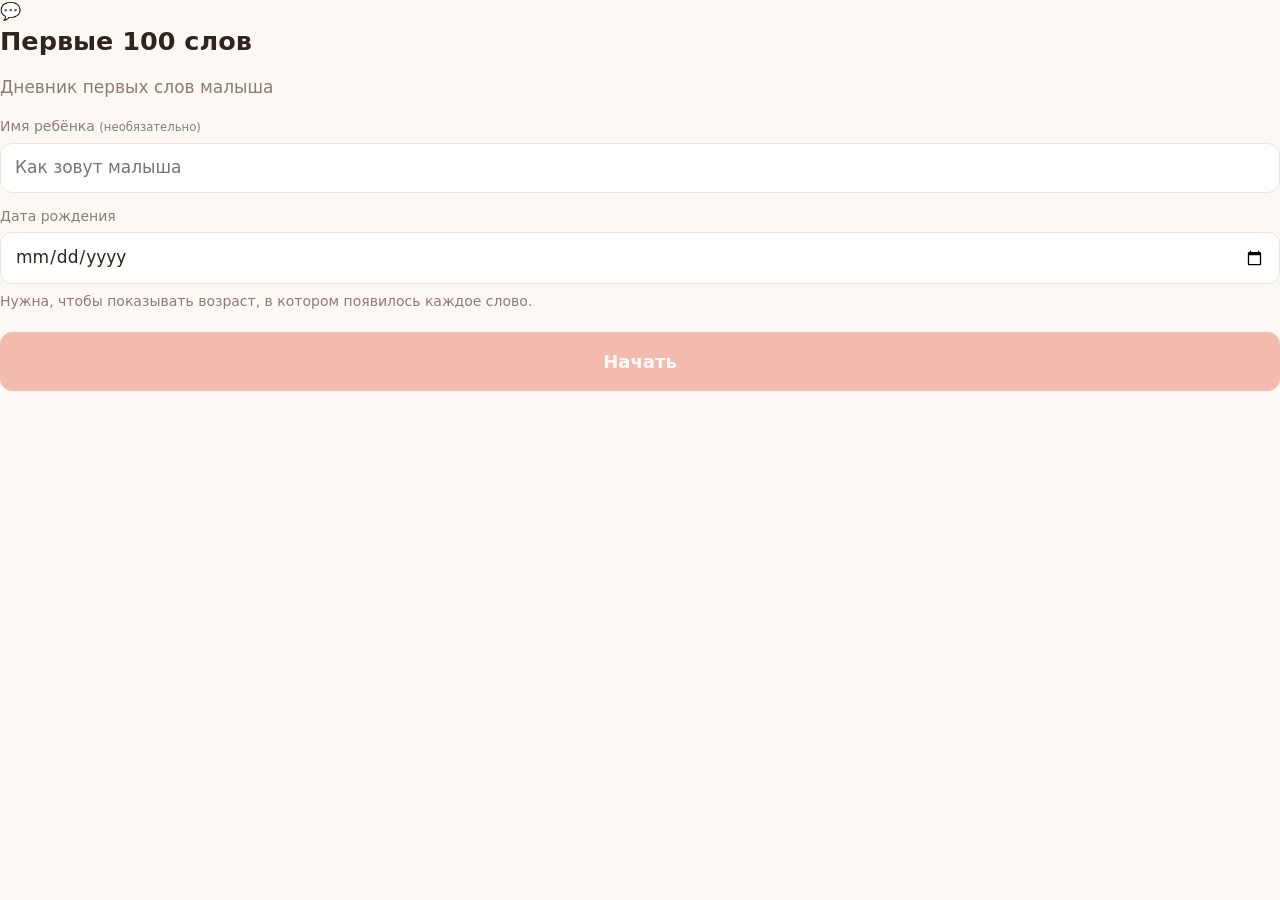
==== docs/index.html @ 83841d90 "Перенос приложения в docs/ для GitHub Pages" ====
<!doctype html>
<html lang="ru">
<head>
<meta charset="utf-8">
<meta name="viewport" content="width=device-width, initial-scale=1, viewport-fit=cover">
<meta name="theme-color" content="#e8735a">
<title>Первые 100 слов</title>
<link rel="manifest" href="manifest.webmanifest">
<link rel="icon" href="icon.svg" type="image/svg+xml">
<link rel="apple-touch-icon" href="icon-192.png">
<link rel="stylesheet" href="styles.css">
</head>
<body>

<!-- ===== Первый запуск ===== -->
<section id="view-onboard" class="view" hidden>
  <div class="onboard">
    <div class="onboard-logo">💬</div>
    <h1>Первые 100 слов</h1>
    <p class="muted">Дневник первых слов малыша</p>
    <label class="field">
      <span>Имя ребёнка <small class="muted">(необязательно)</small></span>
      <input id="ob-name" type="text" autocomplete="off" placeholder="Как зовут малыша">
    </label>
    <label class="field">
      <span>Дата рождения</span>
      <input id="ob-birth" type="date">
    </label>
    <p class="hint" id="ob-hint">Нужна, чтобы показывать возраст, в котором появилось каждое слово.</p>
    <button id="ob-save" class="btn primary big" disabled>Начать</button>
  </div>
</section>

<!-- ===== Список слов ===== -->
<section id="view-list" class="view" hidden>
  <header class="top">
    <div class="top-title" id="list-title">Слова</div>
    <div class="counter"><b id="count">0</b><span> / 100</span></div>
    <div class="bar"><div id="bar-fill"></div></div>
    <div class="top-sub muted" id="count-sub"></div>
  </header>
  <div id="backup-banner" class="banner" hidden>
    Давно не было резервной копии. <button class="link" data-go="#/settings">Сделать</button>
  </div>
  <div class="search-wrap"><input id="search" type="search" placeholder="Поиск" autocomplete="off"></div>
  <div id="drafts"></div>
  <ol id="list" class="list"></ol>
  <div id="empty" class="empty" hidden>
    <div class="empty-emoji">👶</div>
    <p>Пока ни одного слова.<br>Нажмите <b>+</b>, когда малыш скажет первое.</p>
  </div>
  <button class="fab" data-go="#/new" aria-label="Новое слово">+</button>
</section>

<!-- ===== Форма слова ===== -->
<section id="view-form" class="view" hidden>
  <header class="bar-head">
    <button class="icon-btn" data-back aria-label="Назад">←</button>
    <h2 id="form-title">Новое слово</h2>
  </header>
  <div class="form">
    <label class="field">
      <span>Как сказал(а)</span>
      <input id="f-pron" type="text" autocomplete="off" autocapitalize="off" autocorrect="off" spellcheck="false" placeholder="например: биби">
    </label>
    <div id="f-tiles" class="tiles" aria-label="Выбор ударения"></div>
    <p id="f-stress-hint" class="hint"></p>

    <label class="field">
      <span>Что значит</span>
      <input id="f-meaning" type="text" autocomplete="off" autocapitalize="off" placeholder="например: машина">
    </label>
    <div id="f-sugg" class="chips"></div>

    <div class="field">
      <span>Когда появилось</span>
      <div class="row">
        <button type="button" class="chip" id="f-today">Сегодня</button>
        <button type="button" class="chip" id="f-yesterday">Вчера</button>
        <input id="f-date" type="date" class="date-input">
      </div>
    </div>

    <div class="field">
      <span>Сам или за взрослым</span>
      <div class="seg">
        <button type="button" id="f-self-yes" class="seg-btn">Сам(а)</button>
        <button type="button" id="f-self-no" class="seg-btn">Повторил(а)</button>
      </div>
    </div>

    <div class="field">
      <span>Как появилось слово? <small class="muted">(необязательно)</small></span>
      <div class="story-wrap">
        <textarea id="f-story" rows="3" placeholder="Если было что-то особенное. Можно надиктовать микрофоном клавиатуры."></textarea>
        <button type="button" id="f-dictate" class="icon-btn mic" aria-label="Надиктовать" hidden>🎤</button>
      </div>
    </div>

    <div class="field">
      <span>Голос <small class="muted">(необязательно, до 1 минуты)</small></span>
      <div id="f-audio" class="audio-box"></div>
    </div>

    <p id="f-why" class="hint warn"></p>
    <button id="f-save" class="btn primary big">Сохранить</button>
    <button id="f-draft" class="btn ghost">Дополнить позже</button>
  </div>
</section>

<!-- ===== Карточка слова ===== -->
<section id="view-card" class="view" hidden>
  <header class="bar-head">
    <button class="icon-btn" data-back aria-label="Назад">←</button>
    <h2>Слово</h2>
  </header>
  <div id="card" class="card"></div>
</section>

<!-- ===== Статистика ===== -->
<section id="view-stats" class="view" hidden>
  <header class="bar-head"><h2>Статистика</h2></header>
  <div id="stats" class="pad"></div>
</section>

<!-- ===== Настройки ===== -->
<section id="view-settings" class="view" hidden>
  <header class="bar-head"><h2>Настройки</h2></header>
  <div class="pad">
    <h3>Ребёнок</h3>
    <label class="field"><span>Имя</span><input id="s-name" type="text" autocomplete="off"></label>
    <label class="field"><span>Дата рождения</span><input id="s-birth" type="date"></label>
    <button id="s-save-child" class="btn">Сохранить</button>

    <h3>Резервная копия</h3>
    <p class="hint" id="s-backup-info"></p>
    <button id="s-backup" class="btn primary">Сохранить копию</button>
    <button id="s-restore" class="btn">Восстановить из копии</button>
    <input id="s-restore-file" type="file" accept=".json,application/json" hidden>

    <h3>Для специалиста</h3>
    <button id="s-csv" class="btn">Таблица (Excel, CSV)</button>
    <button id="s-print" class="btn">Распечатать / PDF</button>

    <p class="hint" id="s-storage"></p>
  </div>
</section>

<!-- ===== Нижнее меню ===== -->
<nav id="nav" class="nav" hidden>
  <a href="#/" data-nav="list">📖<span>Слова</span></a>
  <a href="#/stats" data-nav="stats">📈<span>Статистика</span></a>
  <a href="#/settings" data-nav="settings">⚙️<span>Настройки</span></a>
</nav>

<!-- ===== Диалог ===== -->
<div id="modal" class="modal" hidden>
  <div class="modal-box">
    <div id="modal-text"></div>
    <div id="modal-btns" class="modal-btns"></div>
  </div>
</div>

<!-- ===== Поздравление ===== -->
<div id="celebrate" class="celebrate" hidden>
  <div class="confetti" id="confetti"></div>
  <div class="celebrate-box">
    <div class="celebrate-num" id="cel-num"></div>
    <div class="celebrate-text" id="cel-text"></div>
    <button class="btn primary big" id="cel-ok">Ура!</button>
  </div>
</div>

<div id="toast" class="toast" hidden></div>
<div id="print" class="print-only"></div>

<script src="words.js"></script>
<script src="app.js"></script>
</body>
</html>
---- docs/styles.css ----
:root {
  --bg: #fdf8f4;
  --surface: #ffffff;
  --text: #2d2520;
  --muted: #8a7d74;
  --line: #eee3da;
  --accent: #e8735a;
  --accent-soft: #fde7e0;
  --vowel: #fff1d6;
  --vowel-line: #f0c56a;
  --ok: #4a9d6e;
  --warn: #c0563c;
  --shadow: 0 2px 10px rgba(80, 50, 30, .08);
  --radius: 14px;
}
@media (prefers-color-scheme: dark) {
  :root {
    --bg: #1c1816;
    --surface: #28221f;
    --text: #f3ebe5;
    --muted: #a8998f;
    --line: #3a322d;
    --accent: #f08a72;
    --accent-soft: #4a2c24;
    --vowel: #4a3c22;
    --vowel-line: #b8913f;
    --shadow: none;
  }
}

* { box-sizing: border-box; -webkit-tap-highlight-color: transparent; }
html, body { margin: 0; }
body {
  background: var(--bg);
  color: var(--text);
  font: 17px/1.4 system-ui, -apple-system, "Segoe UI", Roboto, sans-serif;
  padding-bottom: calc(72px + env(safe-area-inset-bottom));
}
[hidden] { display: none !important; }
h1, h2, h3 { margin: 0; }
h3 { font-size: 15px; text-transform: uppercase; letter-spacing: .04em; color: var(--muted); margin: 24px 0 8px; }
.muted { color: var(--muted); }
.pad { padding: 8px 16px 24px; }
input, textarea, button { font: inherit; color: inherit; }

/* ---------- поля ---------- */
.field { display: block; margin: 14px 0 0; }
.field > span { display: block; font-size: 14px; color: var(--muted); margin-bottom: 6px; }
input[type=text], input[type=date], input[type=search], textarea {
  width: 100%;
  background: var(--surface);
  border: 1.5px solid var(--line);
  border-radius: 12px;
  padding: 12px 14px;
  outline: none;
}
input:focus, textarea:focus { border-color: var(--accent); }
#f-pron { font-size: 24px; letter-spacing: .03em; }
textarea { resize: vertical; min-height: 84px; }
.hint { font-size: 14px; color: var(--muted); margin: 8px 0 0; min-height: 1em; }
.hint.warn { color: var(--warn); }
.row { display: flex; gap: 8px; align-items: center; flex-wrap: wrap; }
.date-input { flex: 1; min-width: 150px; width: auto !important; }

/* ---------- кнопки ---------- */
.btn {
  display: block; width: 100%;
  margin-top: 10px;
  padding: 13px 16px;
  border-radius: 12px;
  border: 1.5px solid var(--line);
  background: var(--surface);
  font-weight: 600;
  cursor: pointer;
}
.btn.primary { background: var(--accent); border-color: var(--accent); color: #fff; }
.btn.ghost { background: transparent; border-color: transparent; color: var(--muted); }
.btn.big { padding: 16px; font-size: 18px; margin-top: 20px; }
.btn.danger { color: var(--warn); }
.btn:disabled { opacity: .45; }
.link { background: none; border: 0; color: var(--accent); font-weight: 600; padding: 0; cursor: pointer; text-decoration: underline; }
.icon-btn { background: none; border: 0; font-size: 24px; padding: 6px 10px; cursor: pointer; line-height: 1; }
.chip {
  border: 1.5px solid var(--line); background: var(--surface);
  border-radius: 999px; padding: 8px 14px; cursor: pointer; font-size: 15px;
}
.chip.on { background: var(--accent-soft); border-color: var(--accent); color: var(--accent); font-weight: 600; }
.chips { display: flex; flex-wrap: wrap; gap: 8px; margin-top: 8px; }
.seg { display: flex; border: 1.5px solid var(--line); border-radius: 12px; overflow: hidden; }
.seg-btn { flex: 1; padding: 12px; background: var(--surface); border: 0; cursor: pointer; }
.seg-btn + .seg-btn { border-left: 1.5px solid var(--line); }
.seg-btn.on { background: var(--accent-soft); color: var(--accent); font-weight: 700; }

/* ---------- плитки ударения ---------- */
.tiles { display: flex; flex-wrap: wrap; gap: 6px; margin-top: 12px; min-height: 0; }
.tile {
  min-width: 44px; height: 54px; padding: 0 6px;
  display: inline-flex; align-items: center; justify-content: center;
  font-size: 26px; border-radius: 10px;
  color: var(--muted);
}
button.tile {
  background: var(--vowel); border: 2px dashed var(--vowel-line);
  color: var(--text); cursor: pointer; font-weight: 600;
}
button.tile.on {
  background: var(--accent); border: 2px solid var(--accent); color: #fff; font-weight: 800;
  transform: scale(1.08);
}

/* ---------- верх списка ---------- */
.top { padding: 18px 16px 10px; text-align: center; }
.top-title { font-size: 15px; color: var(--muted); }
.counter { font-size: 18px; color: var(--muted); }
.counter b { font-size: 46px; color: var(--accent); line-height: 1.1; }
.bar { height: 10px; background: var(--line); border-radius: 99px; overflow: hidden; margin: 8px 4px 6px; }
#bar-fill { height: 100%; background: var(--accent); border-radius: 99px; width: 0; transition: width .5s; }
.top-sub { font-size: 14px; }
.banner { margin: 6px 16px; padding: 10px 14px; border-radius: 12px; background: var(--accent-soft); font-size: 15px; }
.search-wrap { padding: 8px 16px; }

/* ---------- список ---------- */
.list { list-style: none; margin: 0; padding: 0 16px 90px; }
.item {
  display: flex; align-items: center; gap: 10px;
  background: var(--surface); border-radius: var(--radius); box-shadow: var(--shadow);
  padding: 12px 14px; margin-bottom: 8px; cursor: pointer;
}
.item-num { color: var(--muted); font-size: 14px; min-width: 24px; }
.item-main { flex: 1; min-width: 0; }
.item-pron { font-size: 21px; font-weight: 700; letter-spacing: .02em; }
.item-meaning { color: var(--muted); font-size: 15px; white-space: nowrap; overflow: hidden; text-overflow: ellipsis; }
.item-side { text-align: right; font-size: 14px; color: var(--muted); white-space: nowrap; }
.item-icons { font-size: 13px; }
.badge { display: inline-block; font-size: 12px; padding: 1px 7px; border-radius: 99px; background: var(--line); color: var(--muted); }
.badge.first { background: var(--accent-soft); color: var(--accent); }
.item.draft { border: 1.5px dashed var(--warn); box-shadow: none; }
.drafts-title { margin: 8px 16px 6px; font-size: 14px; color: var(--warn); font-weight: 600; }
#drafts .list { padding-bottom: 8px; }
.empty { text-align: center; color: var(--muted); padding: 40px 24px; }
.empty-emoji { font-size: 56px; }

.fab {
  position: fixed; right: 18px; bottom: calc(84px + env(safe-area-inset-bottom));
  width: 64px; height: 64px; border-radius: 50%;
  background: var(--accent); color: #fff; border: 0; font-size: 36px; line-height: 1;
  box-shadow: 0 6px 18px rgba(232, 115, 90, .45); cursor: pointer;
}

/* ---------- шапка экранов ---------- */
.bar-head { display: flex; align-items: center; gap: 6px; padding: 12px 10px 4px; min-height: 52px; }
.bar-head h2 { font-size: 20px; padding-left: 6px; }
.form { padding: 0 16px 32px; }
.story-wrap { position: relative; }
.story-wrap .mic { position: absolute; right: 4px; bottom: 8px; }
.story-wrap .mic.on { animation: pulse 1s infinite; }
@keyframes pulse { 50% { opacity: .35; } }

/* ---------- аудио ---------- */
.audio-box { background: var(--surface); border: 1.5px solid var(--line); border-radius: 12px; padding: 10px; }
.audio-box audio { width: 100%; }
.audio-box .row .btn { margin-top: 6px; flex: 1; }
.rec { display: flex; align-items: center; gap: 12px; }
.rec-dot { width: 14px; height: 14px; border-radius: 50%; background: #e33; animation: pulse 1s infinite; }
.rec-time { font-variant-numeric: tabular-nums; font-size: 20px; flex: 1; }
.rec .btn { width: auto; margin: 0; }

/* ---------- карточка ---------- */
.card { padding: 4px 16px 32px; }
.card-pron { font-size: 44px; font-weight: 800; text-align: center; letter-spacing: .03em; margin-top: 8px; }
.card-meaning { text-align: center; font-size: 20px; color: var(--muted); margin-bottom: 18px; }
.kv { background: var(--surface); border-radius: var(--radius); box-shadow: var(--shadow); padding: 4px 14px; }
.kv > div { display: flex; justify-content: space-between; gap: 12px; padding: 11px 0; border-bottom: 1px solid var(--line); }
.kv > div:last-child { border-bottom: 0; }
.kv dt, .kv .k { color: var(--muted); }
.story { background: var(--surface); border-radius: var(--radius); box-shadow: var(--shadow); padding: 14px; margin-top: 12px; white-space: pre-wrap; }
.history li { margin: 4px 0; }

/* ---------- статистика ---------- */
.stat-grid { display: grid; grid-template-columns: 1fr 1fr; gap: 10px; }
.stat { background: var(--surface); border-radius: var(--radius); box-shadow: var(--shadow); padding: 14px; }
.stat b { display: block; font-size: 28px; color: var(--accent); }
.stat span { font-size: 14px; color: var(--muted); }
.ms { list-style: none; padding: 0; margin: 0; }
.ms li { display: flex; justify-content: space-between; gap: 8px; padding: 10px 0; border-bottom: 1px solid var(--line); }
.ms li.no { color: var(--muted); }
.month { display: grid; grid-template-columns: 92px 1fr 28px; align-items: center; gap: 8px; margin: 6px 0; font-size: 14px; }
.month-bar { height: 14px; background: var(--accent); border-radius: 4px; min-width: 2px; }

/* ---------- нижнее меню ---------- */
.nav {
  position: fixed; left: 0; right: 0; bottom: 0;
  display: flex; background: var(--surface); border-top: 1px solid var(--line);
  padding-bottom: env(safe-area-inset-bottom);
}
.nav a { flex: 1; text-align: center; padding: 8px 0 10px; text-decoration: none; color: var(--muted); font-size: 20px; }
.nav a span { display: block; font-size: 12px; }
.nav a.on { color: var(--accent); }

/* ---------- диалог, тост, праздник ---------- */
.modal { position: fixed; inset: 0; background: rgba(0,0,0,.45); display: flex; align-items: flex-end; justify-content: center; z-index: 20; }
.modal-box { background: var(--surface); width: 100%; max-width: 520px; border-radius: 18px 18px 0 0; padding: 20px 16px calc(16px + env(safe-area-inset-bottom)); }
#modal-text { font-size: 17px; }
.toast {
  position: fixed; left: 50%; bottom: calc(96px + env(safe-area-inset-bottom)); transform: translateX(-50%);
  background: var(--text); color: var(--bg); padding: 10px 18px; border-radius: 99px; z-index: 30; font-size: 15px;
  max-width: calc(100% - 32px); text-align: center;
}
.celebrate { position: fixed; inset: 0; background: rgba(0,0,0,.55); z-index: 40; display: flex; align-items: center; justify-content: center; padding: 16px; overflow: hidden; }
.celebrate-box { position: relative; background: var(--surface); border-radius: 22px; padding: 28px 22px 20px; text-align: center; width: 100%; max-width: 360px; animation: pop .45s ease-out; }
.celebrate-num { font-size: 72px; font-weight: 900; color: var(--accent); line-height: 1; }
.celebrate-text { font-size: 20px; margin-top: 10px; }
@keyframes pop { from { transform: scale(.6); opacity: 0; } to { transform: scale(1); opacity: 1; } }
.confetti i { position: absolute; top: -20px; width: 10px; height: 16px; border-radius: 2px; animation: fall linear forwards; }
@keyframes fall { to { transform: translateY(110vh) rotate(720deg); } }

/* ---------- печать ---------- */
.print-only { display: none; }
@media print {
  body { background: #fff; color: #000; padding: 0; }
  body > *:not(#print) { display: none !important; }
  .print-only { display: block !important; font-size: 12px; }
  .print-only table { width: 100%; border-collapse: collapse; }
  .print-only th, .print-only td { border: 1px solid #999; padding: 4px 6px; text-align: left; vertical-align: top; }
}
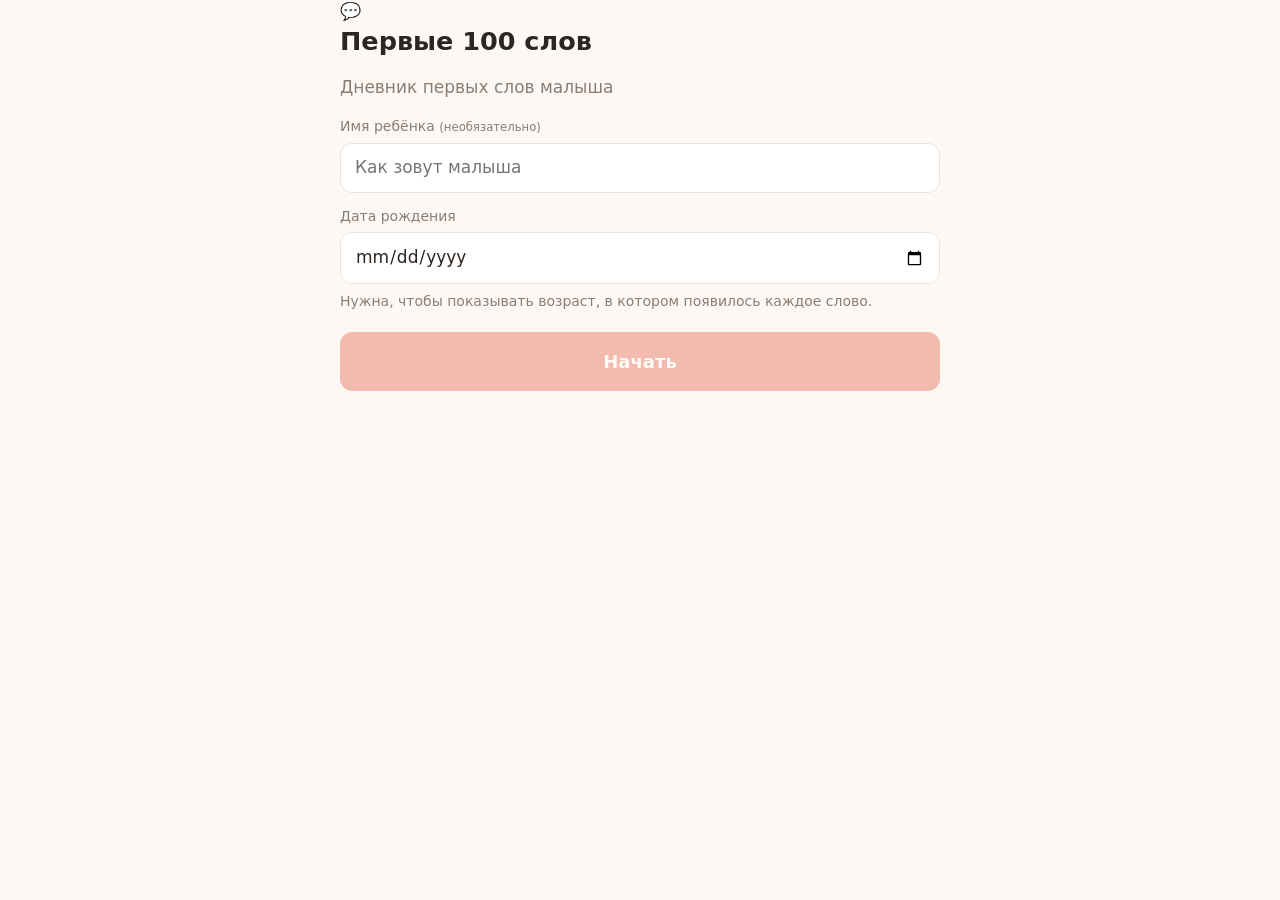
==== commit de9556cb: "Адаптация под телефон - кнопки «Сохранить» и «Дополнить позже» закреплены внизу формы и видны над кл" ====
--- a/docs/index.html
+++ b/docs/index.html
@@ -2,7 +2,7 @@
 <html lang="ru">
 <head>
 <meta charset="utf-8">
-<meta name="viewport" content="width=device-width, initial-scale=1, viewport-fit=cover">
+<meta name="viewport" content="width=device-width, initial-scale=1, viewport-fit=cover, interactive-widget=resizes-content">
 <meta name="theme-color" content="#e8735a">
 <title>Первые 100 слов</title>
 <link rel="manifest" href="manifest.webmanifest">
@@ -34,10 +34,14 @@
 <!-- ===== Список слов ===== -->
 <section id="view-list" class="view" hidden>
   <header class="top">
-    <div class="top-title" id="list-title">Слова</div>
-    <div class="counter"><b id="count">0</b><span> / 100</span></div>
+    <div class="top-row">
+      <div>
+        <div class="top-title" id="list-title">Слова</div>
+        <div class="top-sub muted" id="count-sub"></div>
+      </div>
+      <div class="counter"><b id="count">0</b><span> / 100</span></div>
+    </div>
     <div class="bar"><div id="bar-fill"></div></div>
-    <div class="top-sub muted" id="count-sub"></div>
   </header>
   <div id="backup-banner" class="banner" hidden>
     Давно не было резервной копии. <button class="link" data-go="#/settings">Сделать</button>
@@ -61,14 +65,14 @@
   <div class="form">
     <label class="field">
       <span>Как сказал(а)</span>
-      <input id="f-pron" type="text" autocomplete="off" autocapitalize="off" autocorrect="off" spellcheck="false" placeholder="например: биби">
+      <input id="f-pron" type="text" autocomplete="off" autocapitalize="off" autocorrect="off" spellcheck="false" enterkeyhint="next" placeholder="например: биби">
     </label>
     <div id="f-tiles" class="tiles" aria-label="Выбор ударения"></div>
     <p id="f-stress-hint" class="hint"></p>
 
     <label class="field">
       <span>Что значит</span>
-      <input id="f-meaning" type="text" autocomplete="off" autocapitalize="off" placeholder="например: машина">
+      <input id="f-meaning" type="text" autocomplete="off" autocapitalize="off" enterkeyhint="done" placeholder="например: машина">
     </label>
     <div id="f-sugg" class="chips"></div>
 
@@ -102,9 +106,13 @@
       <div id="f-audio" class="audio-box"></div>
     </div>
 
+  </div>
+  <div class="form-actions">
     <p id="f-why" class="hint warn"></p>
-    <button id="f-save" class="btn primary big">Сохранить</button>
-    <button id="f-draft" class="btn ghost">Дополнить позже</button>
+    <div class="form-actions-row">
+      <button id="f-draft" class="btn">Дополнить позже</button>
+      <button id="f-save" class="btn primary">Сохранить</button>
+    </div>
   </div>
 </section>
 
--- a/docs/styles.css
+++ b/docs/styles.css
@@ -30,12 +30,20 @@
 
 * { box-sizing: border-box; -webkit-tap-highlight-color: transparent; }
 html, body { margin: 0; }
+html { -webkit-text-size-adjust: 100%; text-size-adjust: 100%; }
 body {
   background: var(--bg);
   color: var(--text);
   font: 17px/1.4 system-ui, -apple-system, "Segoe UI", Roboto, sans-serif;
   padding-bottom: calc(72px + env(safe-area-inset-bottom));
-}
+  touch-action: manipulation;        /* без задержки и зума по двойному тапу */
+  overscroll-behavior-y: contain;    /* без случайного «потянуть для обновления» */
+  overflow-x: hidden;
+}
+body.no-nav { padding-bottom: 0; }
+/* на планшете/компьютере — колонка шириной с телефон */
+.view { max-width: 600px; margin: 0 auto; }
+button, .chip, .tile, .nav a { user-select: none; -webkit-user-select: none; }
 [hidden] { display: none !important; }
 h1, h2, h3 { margin: 0; }
 h3 { font-size: 15px; text-transform: uppercase; letter-spacing: .04em; color: var(--muted); margin: 24px 0 8px; }
@@ -109,11 +117,12 @@
 }
 
 /* ---------- верх списка ---------- */
-.top { padding: 18px 16px 10px; text-align: center; }
-.top-title { font-size: 15px; color: var(--muted); }
-.counter { font-size: 18px; color: var(--muted); }
-.counter b { font-size: 46px; color: var(--accent); line-height: 1.1; }
-.bar { height: 10px; background: var(--line); border-radius: 99px; overflow: hidden; margin: 8px 4px 6px; }
+.top { padding: calc(12px + env(safe-area-inset-top)) 16px 6px; }
+.top-row { display: flex; align-items: flex-end; justify-content: space-between; gap: 12px; }
+.top-title { font-size: 17px; font-weight: 700; }
+.counter { font-size: 16px; color: var(--muted); white-space: nowrap; }
+.counter b { font-size: 38px; color: var(--accent); line-height: 1; }
+.bar { height: 8px; background: var(--line); border-radius: 99px; overflow: hidden; margin: 8px 0 2px; }
 #bar-fill { height: 100%; background: var(--accent); border-radius: 99px; width: 0; transition: width .5s; }
 .top-sub { font-size: 14px; }
 .banner { margin: 6px 16px; padding: 10px 14px; border-radius: 12px; background: var(--accent-soft); font-size: 15px; }
@@ -128,7 +137,7 @@
 }
 .item-num { color: var(--muted); font-size: 14px; min-width: 24px; }
 .item-main { flex: 1; min-width: 0; }
-.item-pron { font-size: 21px; font-weight: 700; letter-spacing: .02em; }
+.item-pron { font-size: 21px; font-weight: 700; letter-spacing: .02em; overflow-wrap: anywhere; }
 .item-meaning { color: var(--muted); font-size: 15px; white-space: nowrap; overflow: hidden; text-overflow: ellipsis; }
 .item-side { text-align: right; font-size: 14px; color: var(--muted); white-space: nowrap; }
 .item-icons { font-size: 13px; }
@@ -141,16 +150,29 @@
 .empty-emoji { font-size: 56px; }
 
 .fab {
-  position: fixed; right: 18px; bottom: calc(84px + env(safe-area-inset-bottom));
+  position: fixed; right: max(18px, calc((100vw - 600px) / 2 + 18px)); bottom: calc(84px + env(safe-area-inset-bottom));
   width: 64px; height: 64px; border-radius: 50%;
   background: var(--accent); color: #fff; border: 0; font-size: 36px; line-height: 1;
   box-shadow: 0 6px 18px rgba(232, 115, 90, .45); cursor: pointer;
 }
 
 /* ---------- шапка экранов ---------- */
-.bar-head { display: flex; align-items: center; gap: 6px; padding: 12px 10px 4px; min-height: 52px; }
+.bar-head { display: flex; align-items: center; gap: 6px; padding: calc(8px + env(safe-area-inset-top)) 10px 4px; min-height: 52px; }
 .bar-head h2 { font-size: 20px; padding-left: 6px; }
-.form { padding: 0 16px 32px; }
+.form { padding: 0 16px 16px; }
+.tiles:empty { margin-top: 0; }
+.hint:empty { min-height: 0; margin: 0; }
+/* кнопки формы всегда видны — и над клавиатурой тоже */
+.form-actions {
+  position: sticky; bottom: 0; z-index: 5;
+  background: var(--bg); border-top: 1px solid var(--line);
+  padding: 8px 16px calc(10px + env(safe-area-inset-bottom));
+}
+.form-actions .hint { margin: 0 0 6px; }
+.form-actions-row { display: flex; gap: 10px; }
+.form-actions-row .btn { margin: 0; padding: 14px 8px; }
+#f-draft { flex: 1; font-size: 14px; white-space: nowrap; color: var(--muted); }
+#f-save { flex: 1.4; font-size: 18px; }
 .story-wrap { position: relative; }
 .story-wrap .mic { position: absolute; right: 4px; bottom: 8px; }
 .story-wrap .mic.on { animation: pulse 1s infinite; }
@@ -167,7 +189,7 @@
 
 /* ---------- карточка ---------- */
 .card { padding: 4px 16px 32px; }
-.card-pron { font-size: 44px; font-weight: 800; text-align: center; letter-spacing: .03em; margin-top: 8px; }
+.card-pron { font-size: 44px; font-weight: 800; text-align: center; letter-spacing: .03em; margin-top: 8px; overflow-wrap: anywhere; line-height: 1.15; }
 .card-meaning { text-align: center; font-size: 20px; color: var(--muted); margin-bottom: 18px; }
 .kv { background: var(--surface); border-radius: var(--radius); box-shadow: var(--shadow); padding: 4px 14px; }
 .kv > div { display: flex; justify-content: space-between; gap: 12px; padding: 11px 0; border-bottom: 1px solid var(--line); }
@@ -179,7 +201,7 @@
 /* ---------- статистика ---------- */
 .stat-grid { display: grid; grid-template-columns: 1fr 1fr; gap: 10px; }
 .stat { background: var(--surface); border-radius: var(--radius); box-shadow: var(--shadow); padding: 14px; }
-.stat b { display: block; font-size: 28px; color: var(--accent); }
+.stat b { display: block; font-size: 28px; color: var(--accent); overflow-wrap: anywhere; }
 .stat span { font-size: 14px; color: var(--muted); }
 .ms { list-style: none; padding: 0; margin: 0; }
 .ms li { display: flex; justify-content: space-between; gap: 8px; padding: 10px 0; border-bottom: 1px solid var(--line); }
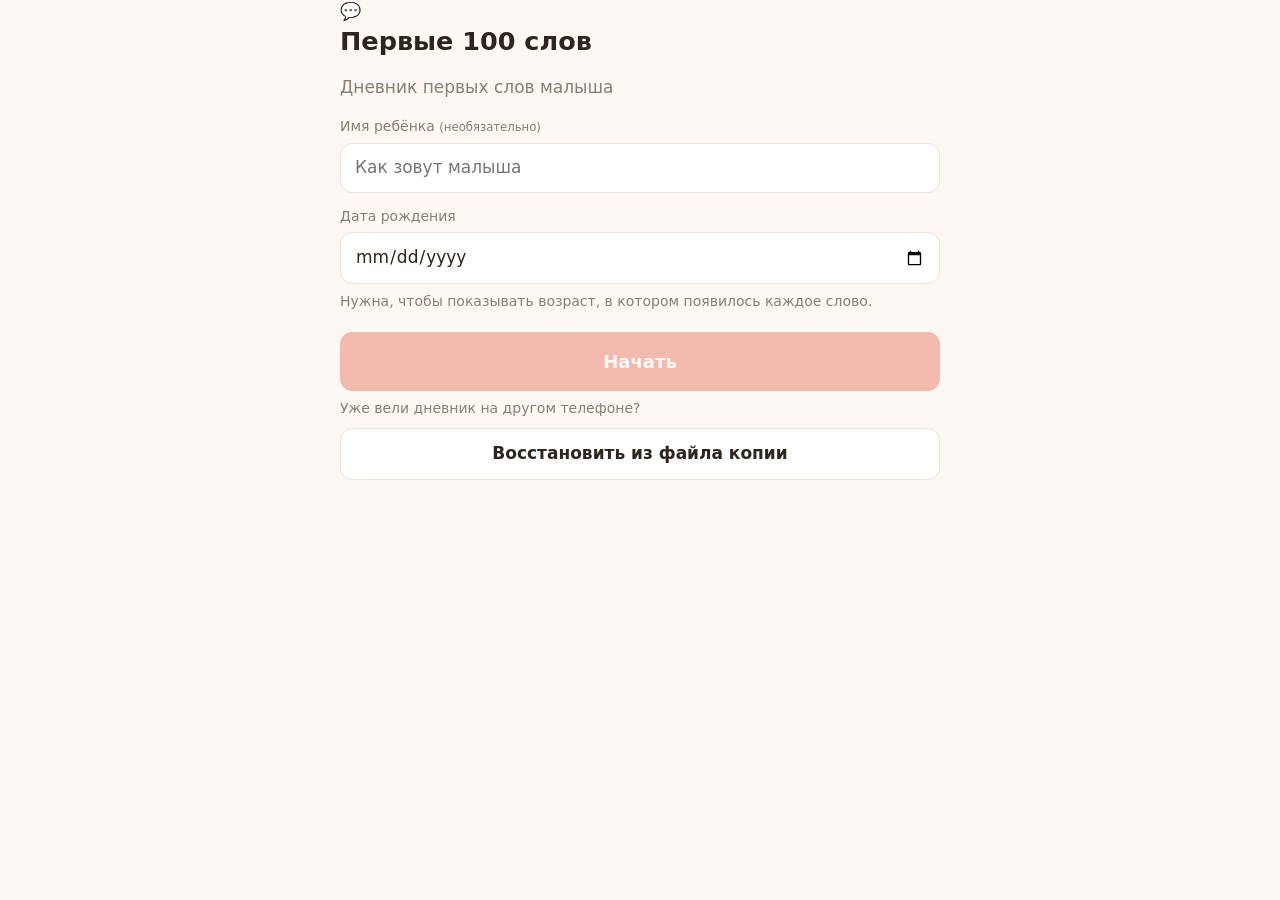
==== commit 7229a543: "Резервная копия на Google Диске и политика конфиденциальности - Кнопки «Сохранить на Google Диск» / " ====
--- a/docs/index.html
+++ b/docs/index.html
@@ -28,6 +28,11 @@
     </label>
     <p class="hint" id="ob-hint">Нужна, чтобы показывать возраст, в котором появилось каждое слово.</p>
     <button id="ob-save" class="btn primary big" disabled>Начать</button>
+
+    <p class="hint">Уже вели дневник на другом телефоне?</p>
+    <button id="ob-drive" class="btn" hidden>Загрузить с Google Диска</button>
+    <button id="ob-restore" class="btn">Восстановить из файла копии</button>
+    <input id="ob-restore-file" type="file" accept=".json,application/json" hidden>
   </div>
 </section>
 
@@ -146,11 +151,23 @@
     <button id="s-restore" class="btn">Восстановить из копии</button>
     <input id="s-restore-file" type="file" accept=".json,application/json" hidden>
 
+    <div id="s-drive-box" hidden>
+      <h3>Google Диск</h3>
+      <p class="hint" id="s-drive-info"></p>
+      <button id="s-drive-save" class="btn primary">Сохранить на Google Диск</button>
+      <button id="s-drive-load" class="btn">Загрузить с Google Диска</button>
+      <button id="s-drive-off" class="btn ghost" hidden>Отключить Google Диск</button>
+    </div>
+
     <h3>Для специалиста</h3>
     <button id="s-csv" class="btn">Таблица (Excel, CSV)</button>
     <button id="s-print" class="btn">Распечатать / PDF</button>
 
     <p class="hint" id="s-storage"></p>
+
+    <h3>О приложении</h3>
+    <p class="hint" id="s-version"></p>
+    <p class="hint"><a href="privacy.html">Политика конфиденциальности</a></p>
   </div>
 </section>
 
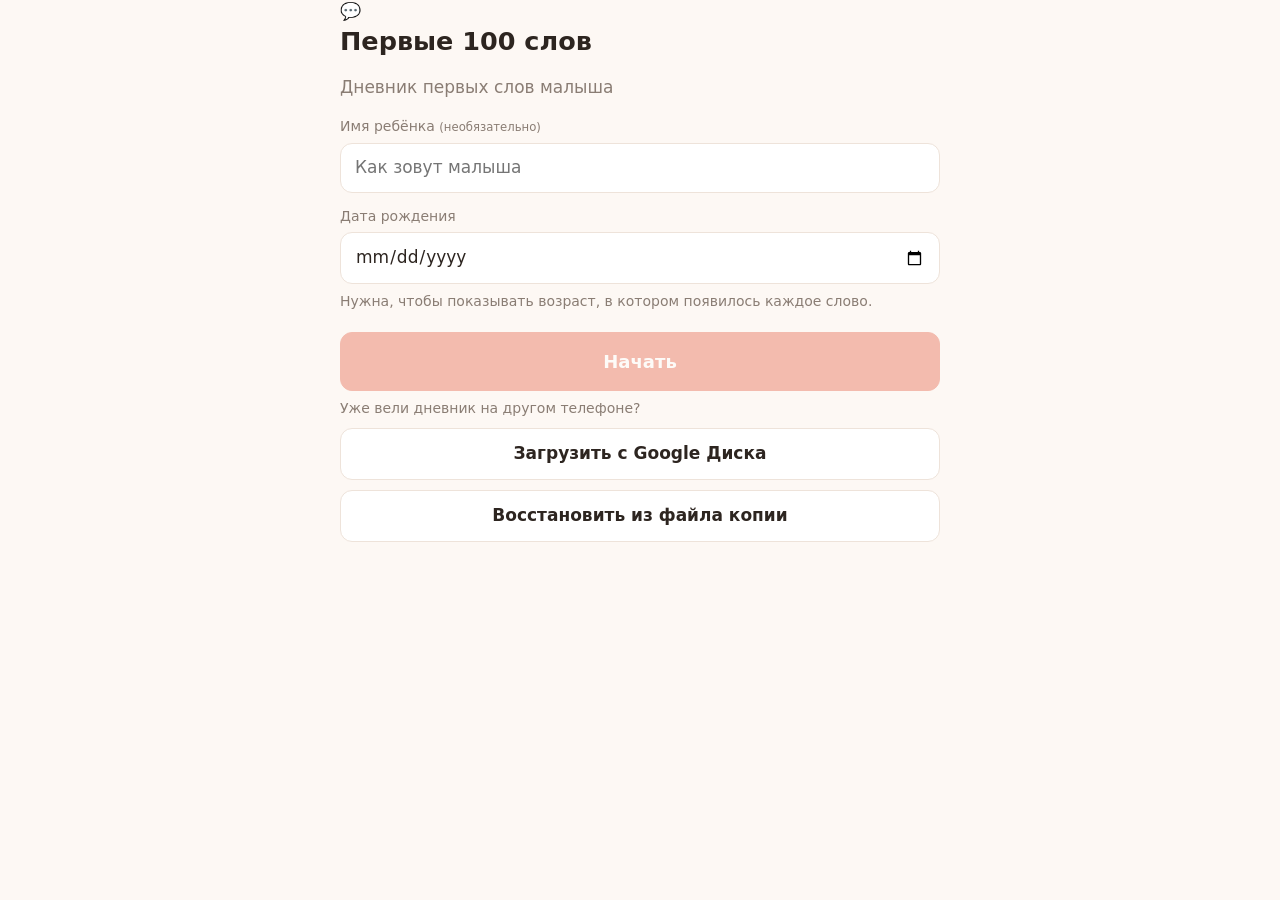
==== commit 31f9c1f5: "Объём данных и прогресс передачи копии - Запись аудио в Opus 32 кбит/с вместо 128 по умолчанию (мину" ====
--- a/docs/index.html
+++ b/docs/index.html
@@ -147,6 +147,7 @@
 
     <h3>Резервная копия</h3>
     <p class="hint" id="s-backup-info"></p>
+    <p class="hint" id="s-size"></p>
     <button id="s-backup" class="btn primary">Сохранить копию</button>
     <button id="s-restore" class="btn">Восстановить из копии</button>
     <input id="s-restore-file" type="file" accept=".json,application/json" hidden>
--- a/docs/styles.css
+++ b/docs/styles.css
@@ -123,7 +123,9 @@
 .counter { font-size: 16px; color: var(--muted); white-space: nowrap; }
 .counter b { font-size: 38px; color: var(--accent); line-height: 1; }
 .bar { height: 8px; background: var(--line); border-radius: 99px; overflow: hidden; margin: 8px 0 2px; }
-#bar-fill { height: 100%; background: var(--accent); border-radius: 99px; width: 0; transition: width .5s; }
+#bar-fill, .bar-fill { height: 100%; background: var(--accent); border-radius: 99px; width: 0; transition: width .5s; }
+.progress { margin-top: 8px; }
+.progress .bar-fill { transition: width .3s; }
 .top-sub { font-size: 14px; }
 .banner { margin: 6px 16px; padding: 10px 14px; border-radius: 12px; background: var(--accent-soft); font-size: 15px; }
 .search-wrap { padding: 8px 16px; }
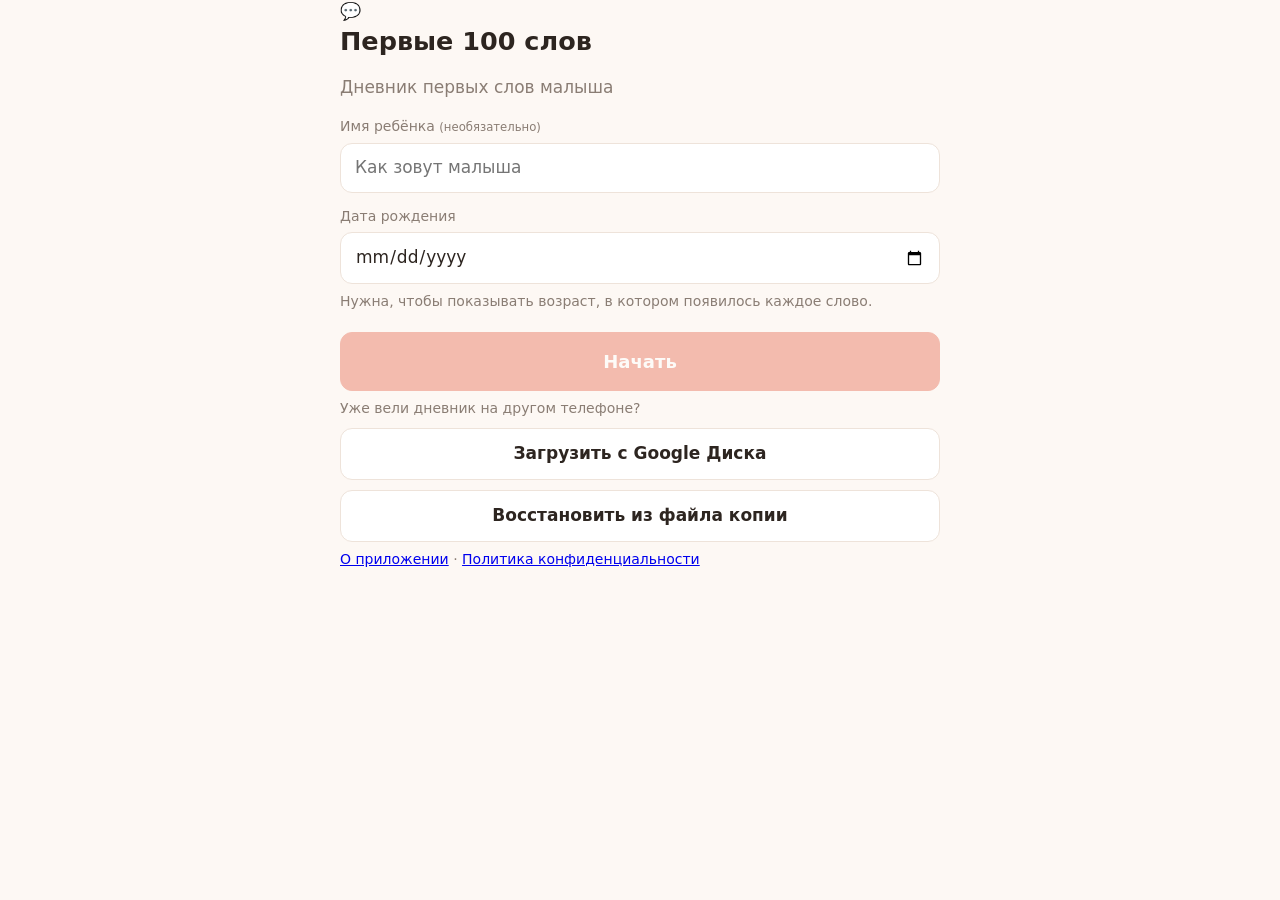
==== commit dbbd4fe4: "Страница «О приложении» и английская версия политики для проверки Google - about.html: открытая стра" ====
--- a/docs/index.html
+++ b/docs/index.html
@@ -33,6 +33,7 @@
     <button id="ob-drive" class="btn" hidden>Загрузить с Google Диска</button>
     <button id="ob-restore" class="btn">Восстановить из файла копии</button>
     <input id="ob-restore-file" type="file" accept=".json,application/json" hidden>
+    <p class="hint"><a href="about.html">О приложении</a> · <a href="privacy.html">Политика конфиденциальности</a></p>
   </div>
 </section>
 
@@ -168,7 +169,7 @@
 
     <h3>О приложении</h3>
     <p class="hint" id="s-version"></p>
-    <p class="hint"><a href="privacy.html">Политика конфиденциальности</a></p>
+    <p class="hint"><a href="about.html">О приложении</a> · <a href="privacy.html">Политика конфиденциальности</a></p>
   </div>
 </section>
 
--- a/docs/styles.css
+++ b/docs/styles.css
@@ -199,6 +199,7 @@
 .kv dt, .kv .k { color: var(--muted); }
 .story { background: var(--surface); border-radius: var(--radius); box-shadow: var(--shadow); padding: 14px; margin-top: 12px; white-space: pre-wrap; }
 .history li { margin: 4px 0; }
+.btn.share-audio { margin-top: 6px; padding: 10px 14px; }
 
 /* ---------- статистика ---------- */
 .stat-grid { display: grid; grid-template-columns: 1fr 1fr; gap: 10px; }
